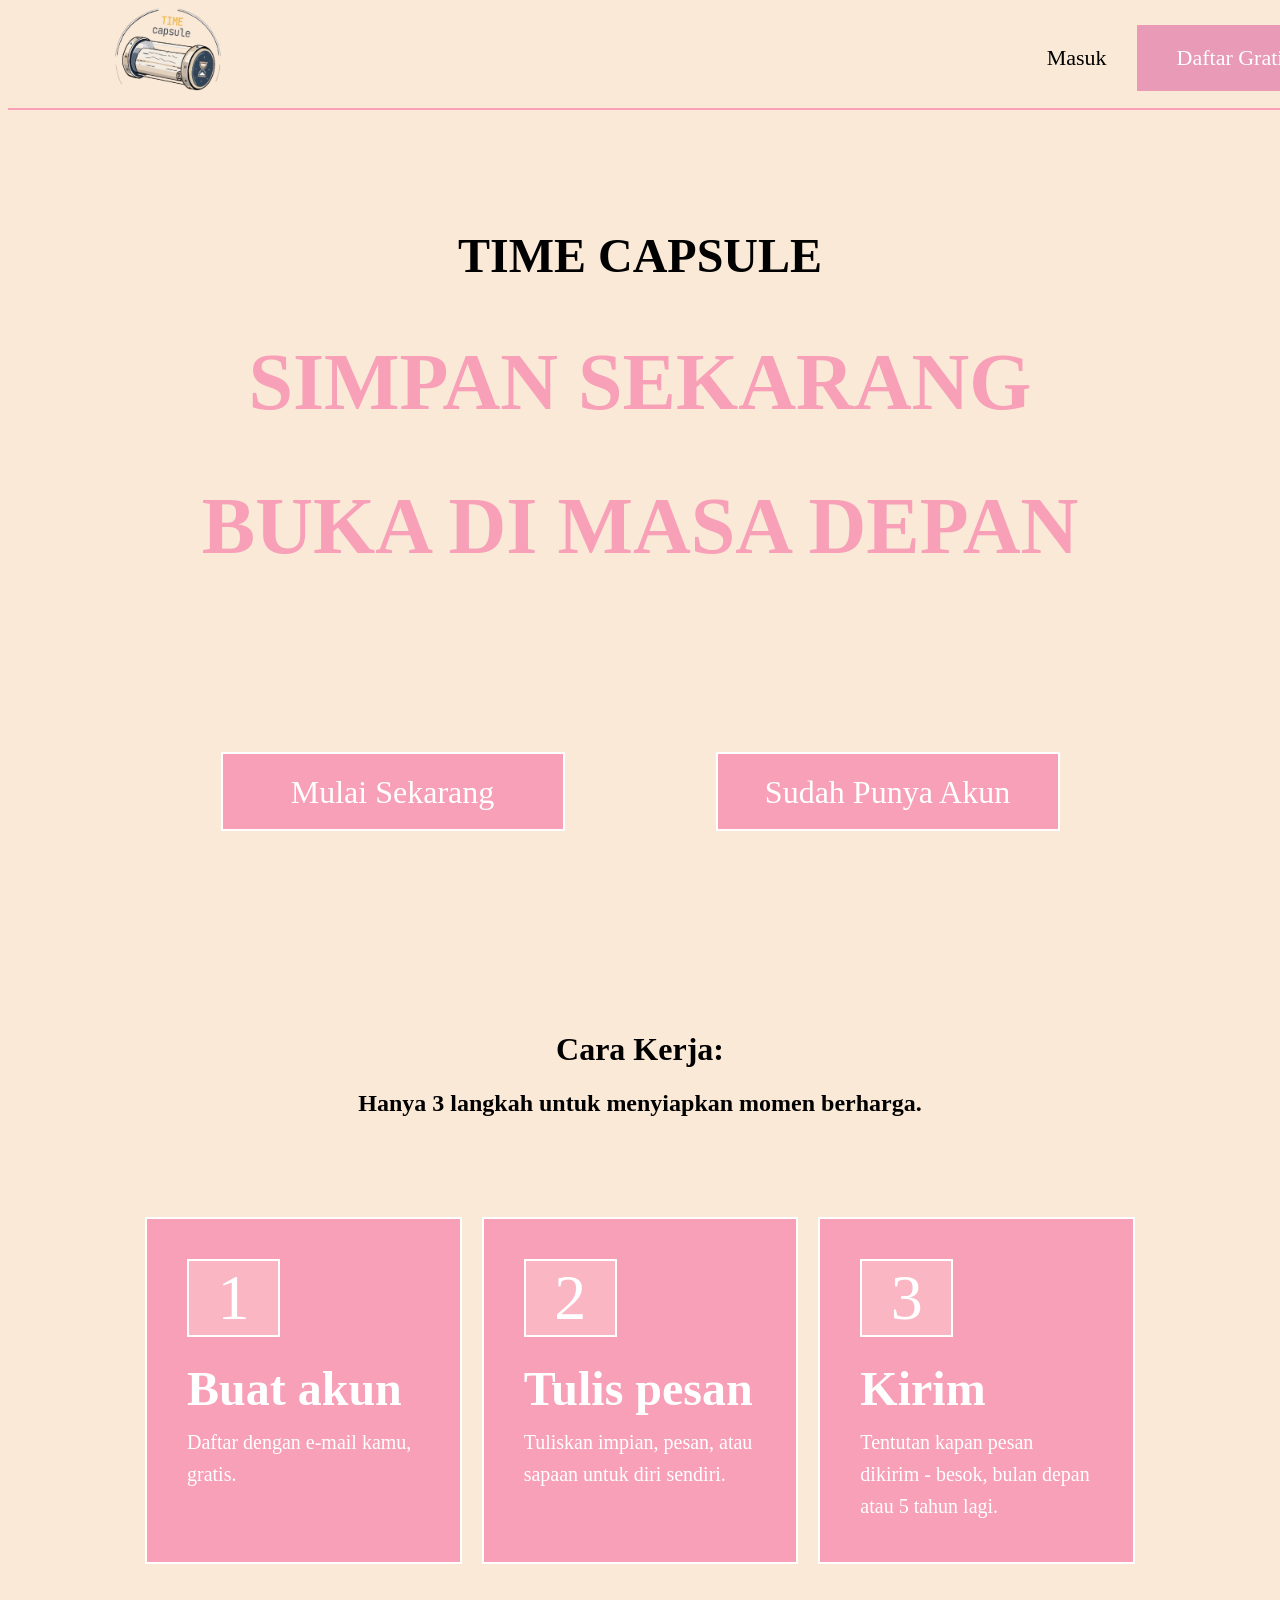
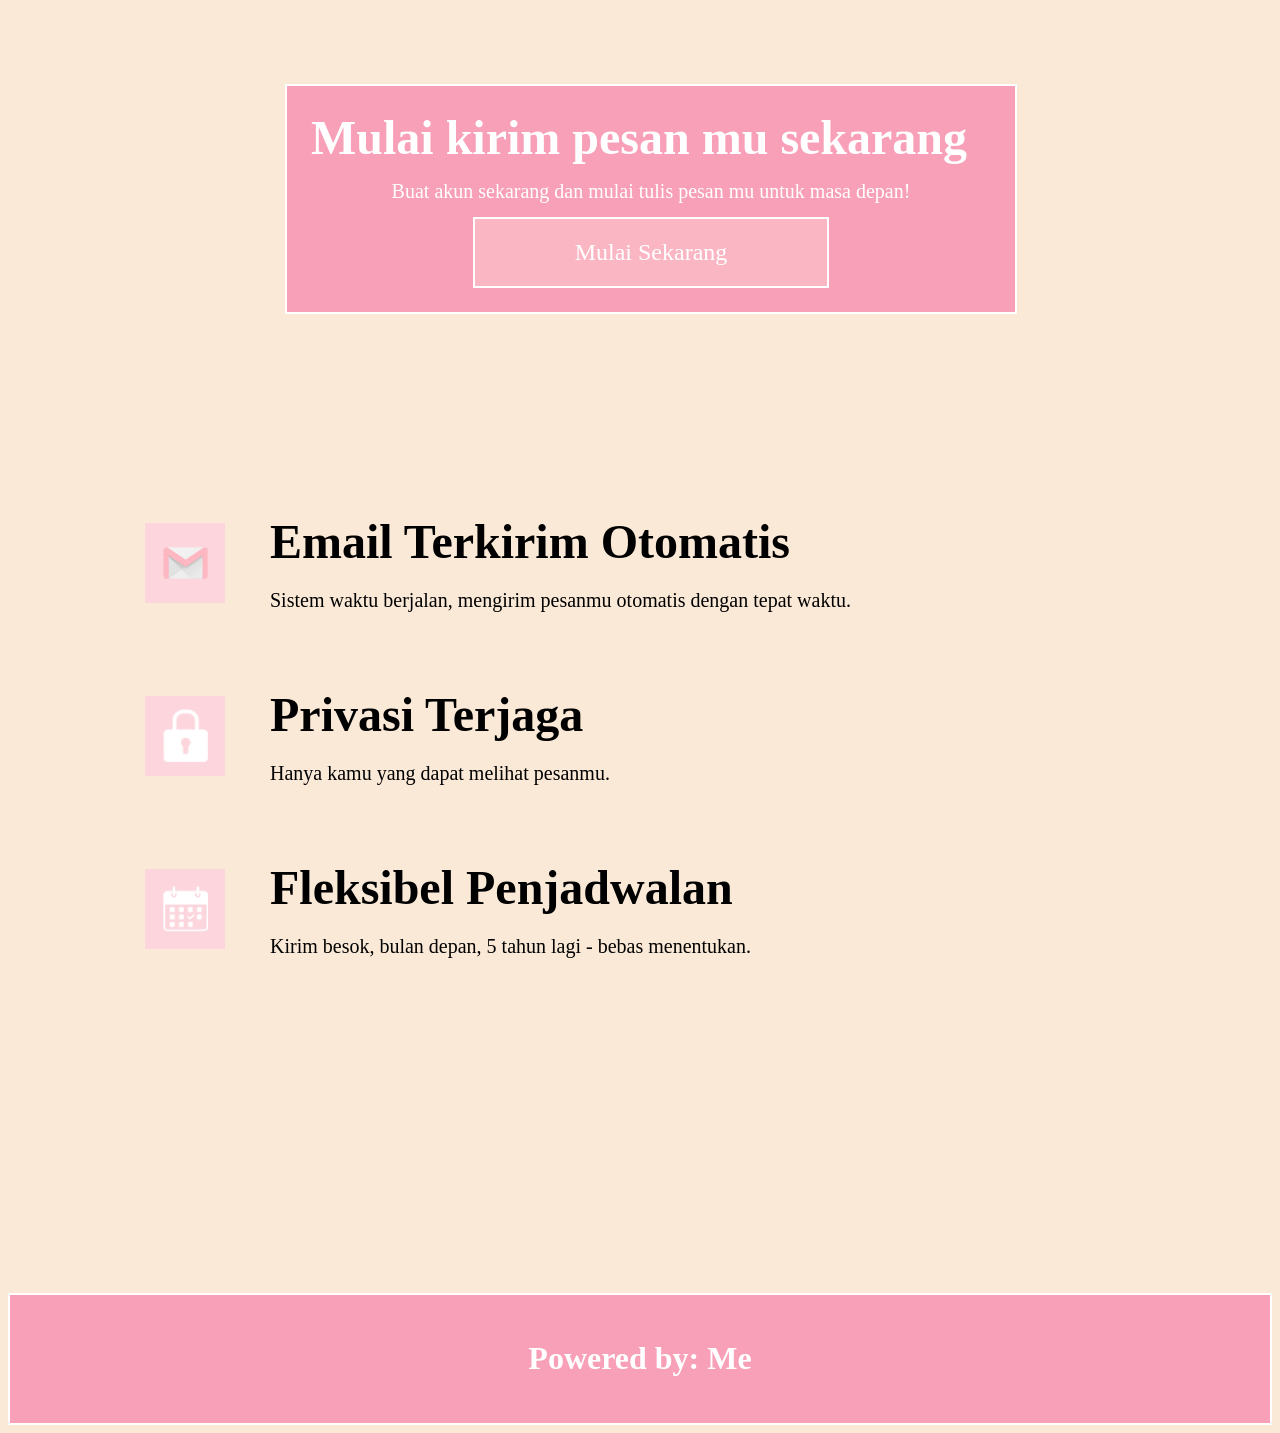
==== index.html @ 8343f308 "Add files via upload" ====
<!DOCTYPE html>
<html lang="en">
<head>
  <meta charset="UTF-8">
  <meta name="viewport" content="width=device-width, initial-scale=1.0">
  <title>TIME CAPSULE</title>
    <link rel="stylesheet" href="style.css">
</head>
<body>
 
<!--Navigasi-->

<nav class="navbar">
    <div class="logo">
        <img src="img/logo.png" alt="Logo">
    </div>

    <ul class="nav-menu">
        <li><a href="#">Masuk</a></li>
        <li><a href="#" class="btn-register">Daftar Gratis</a></li>
    </ul>
</nav>


<br>
  <h1 class="judul">TIME CAPSULE</h1>
  <h1 class="h1">SIMPAN SEKARANG</h1>
  <h1 class="h1">BUKA DI MASA DEPAN</h1>
<div class="wrapper">

 <!---button atas-->
    <div class="button-wrap">
      <div class="button">Mulai Sekarang</div>
      <div class="button">Sudah Punya Akun</div>
    </div>
  </div>
  
<div class="wrapper">
    <h1>Cara Kerja:</h1>
    <h2>Hanya 3 langkah untuk menyiapkan momen berharga.</h2>
    <div class="card-wrap">

          <!--card 1-->
          <div class="card">
                <div class="card-inner">
                  <span class="number">1</span>
                </div>

            <h2 class="title">Buat akun</h2>
            <p class="desc">
              Daftar dengan e-mail kamu, gratis.
            </p>
          </div>

          <!--card 2-->
          <div class="card">
            <div class="card-inner">
              <span class="number">2</span>
            </div>

            <h2 class="title">Tulis pesan</h2>
            <p class="desc">
              Tuliskan impian, pesan, atau sapaan untuk diri sendiri.
            </p>
          </div>

          <!--card 3-->
          <div class="card">
            <div class="card-inner">
              <span class="number">3</span>
            </div>

            <h2 class="title">Kirim</h2>
            <p class="desc">
              Tentutan kapan pesan dikirim - besok, bulan depan atau 5 tahun lagi.
            </p>
          </div>
    </div>

    <!--kupon card-->
      <div class="kupon">
        <h2 class="title">Mulai kirim pesan mu sekarang</h2>
        <p class="desc">
          Buat akun sekarang dan mulai tulis pesan mu untuk masa depan!
        </p>

        <div class="inner-kupon">Mulai Sekarang</div>
      </div>

      <!--penjelasan singkat-->
      <section class="feature">

    <div class="feature-item">
        <div class="feature-icon">
            <img src="img/email.png" alt="">
        </div>

        <div class="feature-text">
            <h2>Email Terkirim Otomatis</h2>
            <p>Sistem waktu berjalan, mengirim pesanmu otomatis dengan tepat waktu.</p>
        </div>
    </div>

    <div class="feature-item">
        <div class="feature-icon">
            <img src="img/privacy.png" alt="">
        </div>

        <div class="feature-text">
            <h2>Privasi Terjaga</h2>
            <p>Hanya kamu yang dapat melihat pesanmu.</p>
        </div>
    </div>

    <div class="feature-item">
        <div class="feature-icon">
            <img src="img/kalender.png" alt="">
        </div>

        <div class="feature-text">
            <h2>Fleksibel Penjadwalan</h2>
            <p>Kirim besok, bulan depan, 5 tahun lagi - bebas menentukan.</p>
        </div>
    </div>

</section>
</div>

<div class="footer">
  <h1 class="titre">Powered by: Me</h1>
</div>

</body>
</html>
---- style.css ----
body {
  background-color: #fae9d7;
}

.judul{
  text-align: center;
  margin-top: 100px;
  font-size: 3rem;
}

h1 {
  text-align: center;
}
.h1{
  color: #f7a0b8;
  font-size: 5rem;
  text-align: center;
}

h2 {
  text-align: center;
  margin: auto;
  margin: 20px;
}

.wrapper {
  width: 990px;
  margin: auto;
  margin-top: 200px;
}

/*navigasi*/

.navbar{
    width:100%;
    height:100px;
    background:#fae9d7;
    display:flex;
    justify-content:space-between;
    align-items:center;
    padding:0 60px;
    border-bottom: 2px solid #f7a0b8;
}

.logo img{
    width:200px;
    margin-top: 30px;
}

.nav-menu{
    display:flex;
    align-items:center;
    gap:30px;
    list-style:none;
}

.nav-menu a{
    text-decoration:none;
    font-size:22px;
    color:#000;
    font-family:"Noto Serif JP";
}

.btn-register{
    background:#E89AB7;
    color:#fff !important;
    padding:20px 40px;
    display:block;
    transition:.3s;
}

.btn-register:hover{
    background:#dd85a7;
}
/*button*/
.button {
  width:300px;
  height: 35px;
  background-color: #f7a0b8;
  border: 2px solid #fff;
  color: #fff;
  font-size: 2rem;
  cursor: pointer;
  transition: all 0.3s ease;
  text-decoration: none;
  align-content: center;
  padding: 20px;
  margin: auto;
  text-align: center;
}

.buton::after {
  content: "";
  position: absolute;
  right: 15px;
  width: 0;
  height: 0;
  border-top: 8px solid transparent;
  border-bottom: 8px solid transparent;
  border-left: 12px solid #ffffff ;
}

.button:hover{
  transform: translateY(-8px);
  box-shadow: 0 8px 20px #ffff;
  text-decoration: none;
}


.button-wrap {
  display: flex;
  justify-content: center;
  margin-top: -20px;
  z-index: 2;
  text-decoration: none;
}


/*card*/
.card-wrap {
  display: flex;
  justify-content: center;
  margin: auto;
  gap: 20px;
  margin-top: 100px;
  text-decoration: none;
}
.card {
  width: 309px;
  background: #f7a0b8;
  color: #fff;
  padding: 40px;
  border: 2px solid #fff;
}

.card-inner {
  width: 89px;
  background-color: #fbb6c4;
  border: 2px solid #fff;
  display: flex;
  align-items: center;
  justify-content: center;
  margin-bottom: 24px;
}

.number {
  font-size: 64px;
  color: #fff;
}

.title {
  font-size: 48px;
  margin: 0 0 10px 0;
  text-align: left;
}

.desc {
  font-size: 20px;
  line-height: 1.6;
  margin: 0;
}

/*card start*/
.kupon {
  background: #f7a0b8;
  color: #fff;
  border: 2px solid #fff;
  padding: 24px;
  position: relative;
  width: 680px;
  text-align: center;
  margin-left: 140px;
  margin-top: 120px;
}

.inner-kupon {
  width: 312px;
  background-color: #fbb6c4;
  border: 2px solid #fff;
  display: flex;
  align-items: center;
  justify-content: center;
  padding: 20px;
  margin: auto;
  font-size: 1.5rem;
  margin-top: 10px;
}

.inner-kupon::after {
  position: absolute;
  right: 15px;
  width: 0;
  height: 0;
  border-top: 8px solid transparent;
  border-bottom: 8px solid transparent;
  border-left: 12px solid #ffffff ;
}

.inner-kupon:hover{
  transform: translateY(-8px);
  box-shadow: 0 8px 20px #ffff;
  text-decoration: none;
}


/*penjelasan*/
.feature{
    width:990px;
    margin:auto;
    margin-top: 100px;
    padding:80px 0;
}

.feature-item{
    display:flex;
    align-items:center;
    gap:25px;
    margin-bottom:35px;
}

.feature-icon{
    width:80px;
    height:80px;
    background:#fcd5dd;
    display:flex;
    justify-content:center;
    align-items:center;
}

.feature-icon img{
    width:45px;
}

.feature-text h2{
    font-size:48px;
    color:#000000;
    text-align: left;
}

.feature-text p{
    font-size:20px;
    color:#000000;
    text-align: left;
    margin-left: 20px;
}



/*footer*/

.footer {
  background: #f7a0b8;
  color: #fff;
  border: 2px solid #fff;
  padding: 24px;
  position: relative;
  text-align: center;
  margin-top: 200px;

}
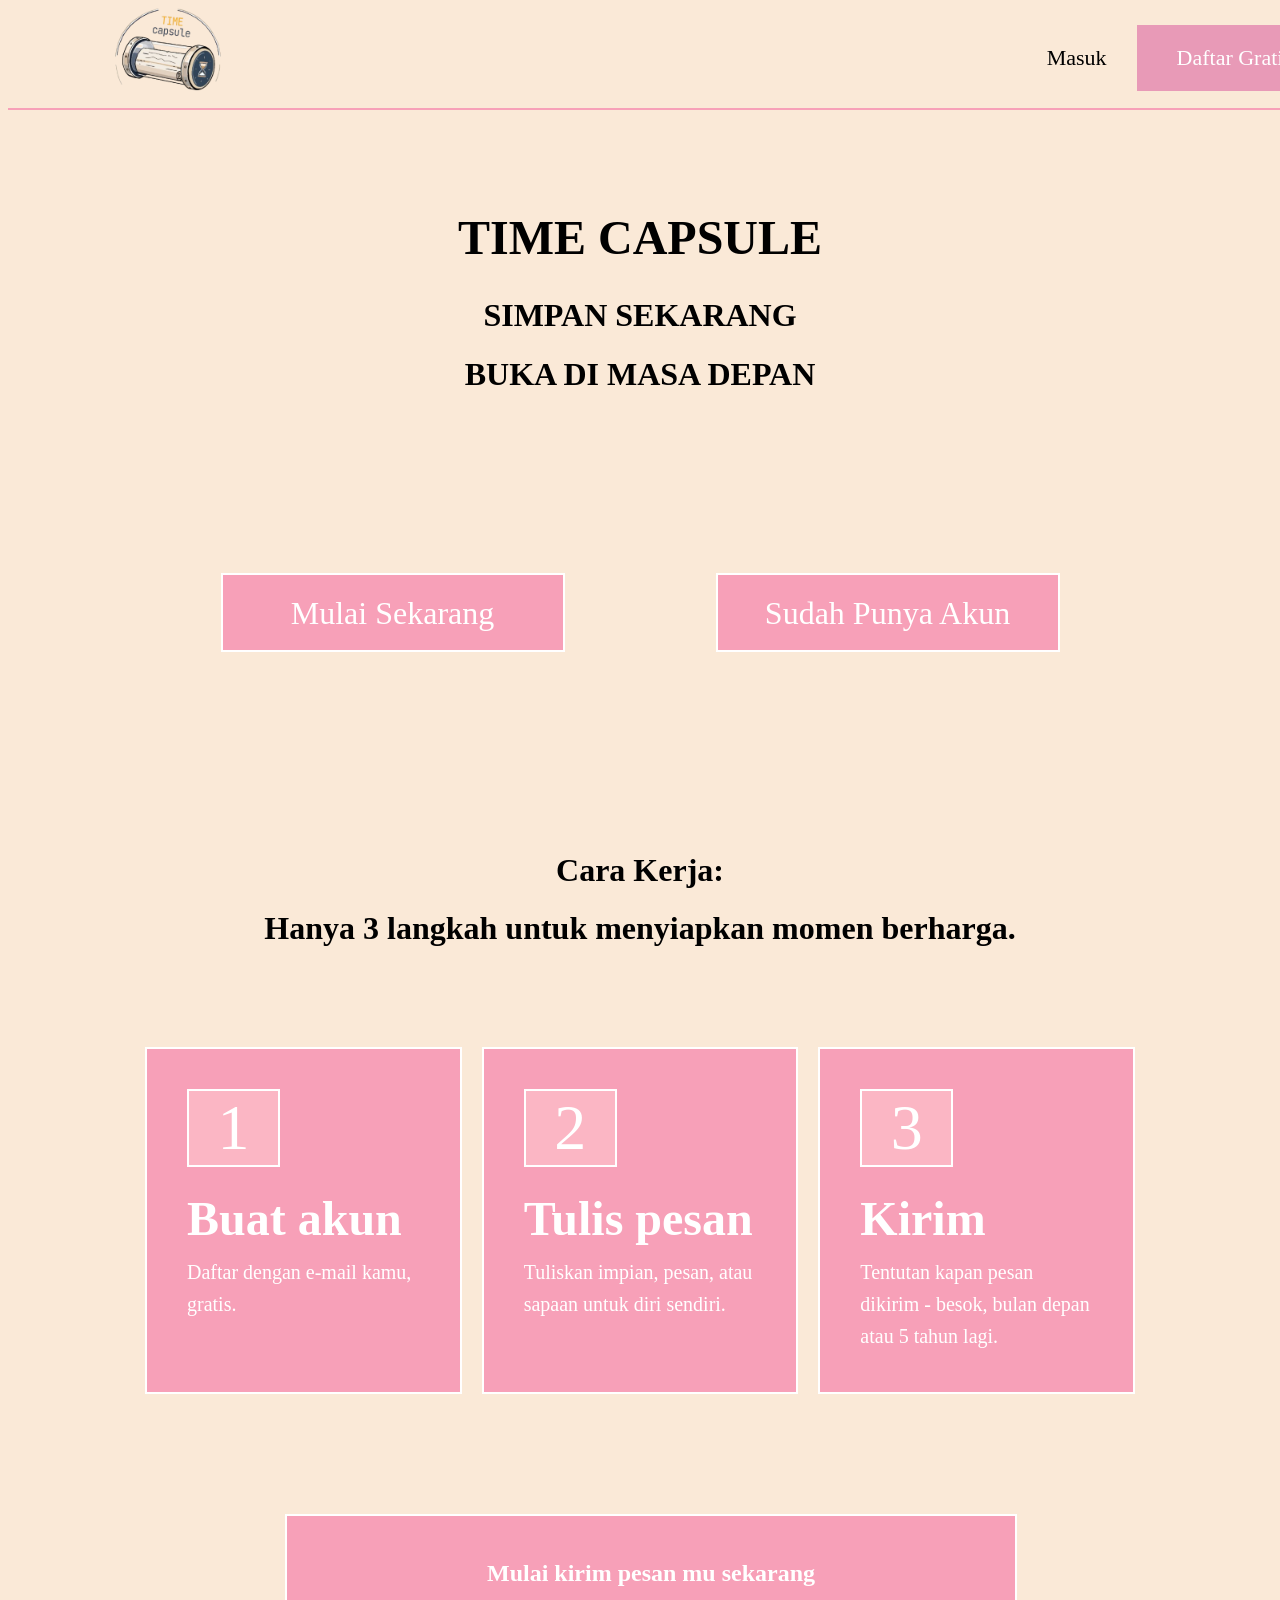
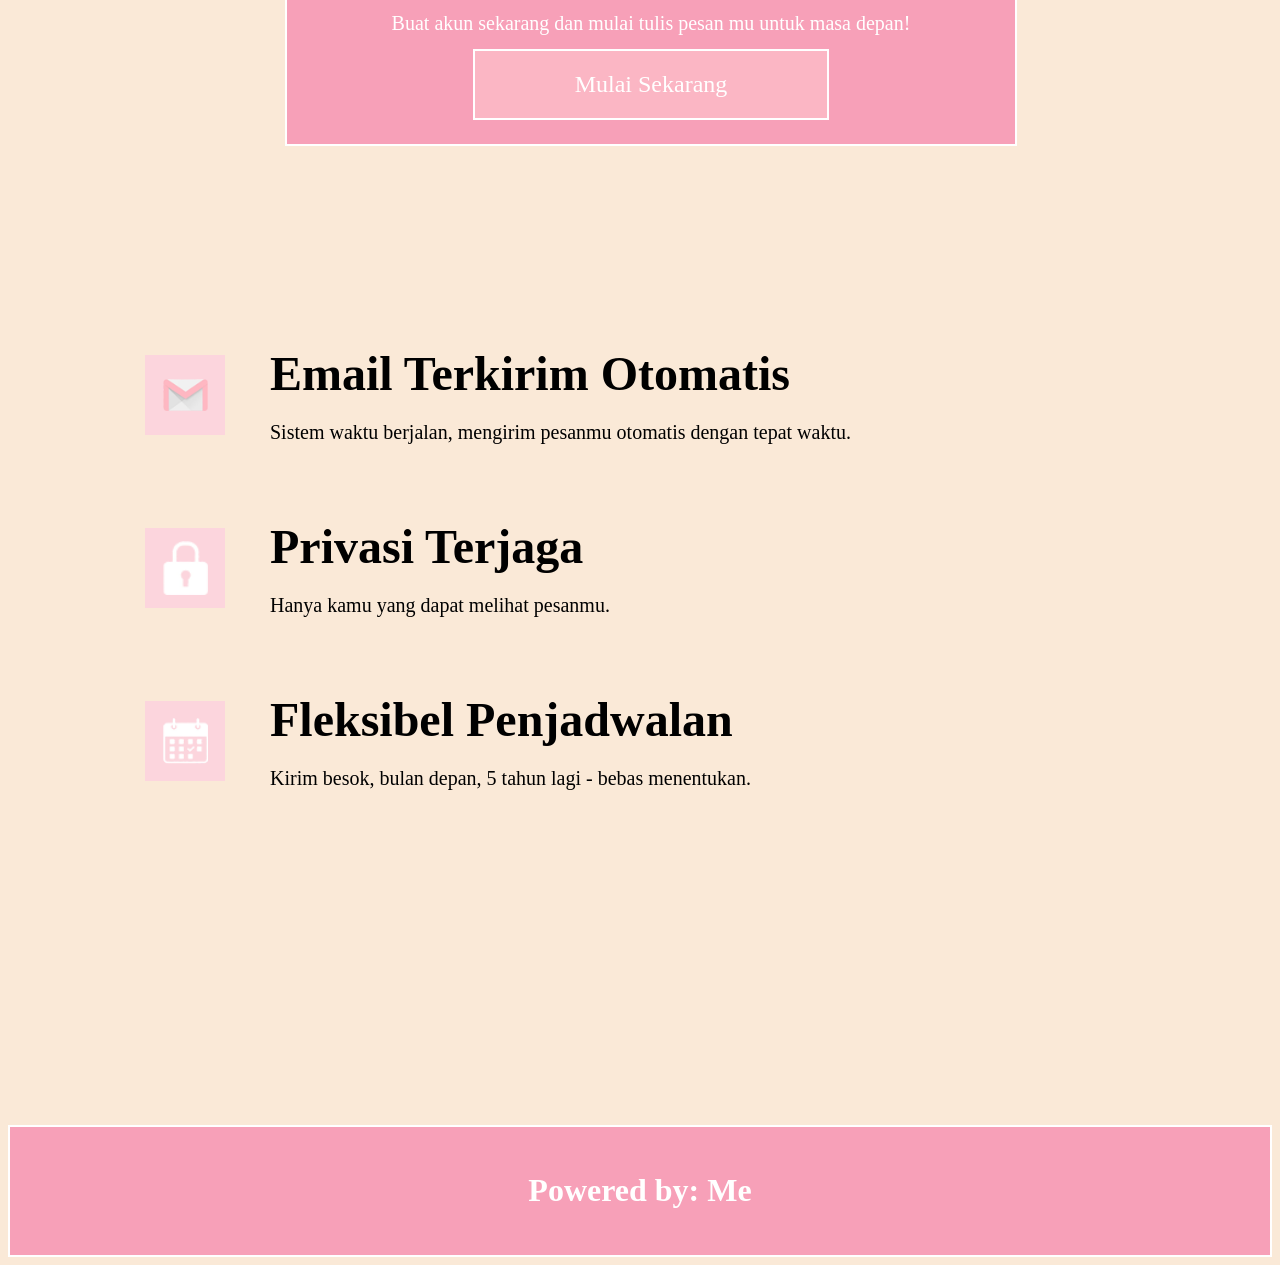
==== commit 9d9f25a1: "Update index.html" ====
--- a/index.html
+++ b/index.html
@@ -22,10 +22,9 @@
 </nav>
 
 
-<br>
   <h1 class="judul">TIME CAPSULE</h1>
-  <h1 class="h1">SIMPAN SEKARANG</h1>
-  <h1 class="h1">BUKA DI MASA DEPAN</h1>
+  <h1 class="text">SIMPAN SEKARANG</h1>
+  <h1 class="text">BUKA DI MASA DEPAN</h1>
 <div class="wrapper">
 
  <!---button atas-->
@@ -37,7 +36,7 @@
   
 <div class="wrapper">
     <h1>Cara Kerja:</h1>
-    <h2>Hanya 3 langkah untuk menyiapkan momen berharga.</h2>
+    <h1>Hanya 3 langkah untuk menyiapkan momen berharga.</h1>
     <div class="card-wrap">
 
           <!--card 1-->
@@ -79,7 +78,7 @@
 
     <!--kupon card-->
       <div class="kupon">
-        <h2 class="title">Mulai kirim pesan mu sekarang</h2>
+        <h2 class="title2">Mulai kirim pesan mu sekarang</h2>
         <p class="desc">
           Buat akun sekarang dan mulai tulis pesan mu untuk masa depan!
         </p>
@@ -127,8 +126,8 @@
 </div>
 
 <div class="footer">
-  <h1 class="titre">Powered by: Me</h1>
+  <h1 class="title2">Powered by: Me</h1>
 </div>
 
 </body>
-</html>+</html>
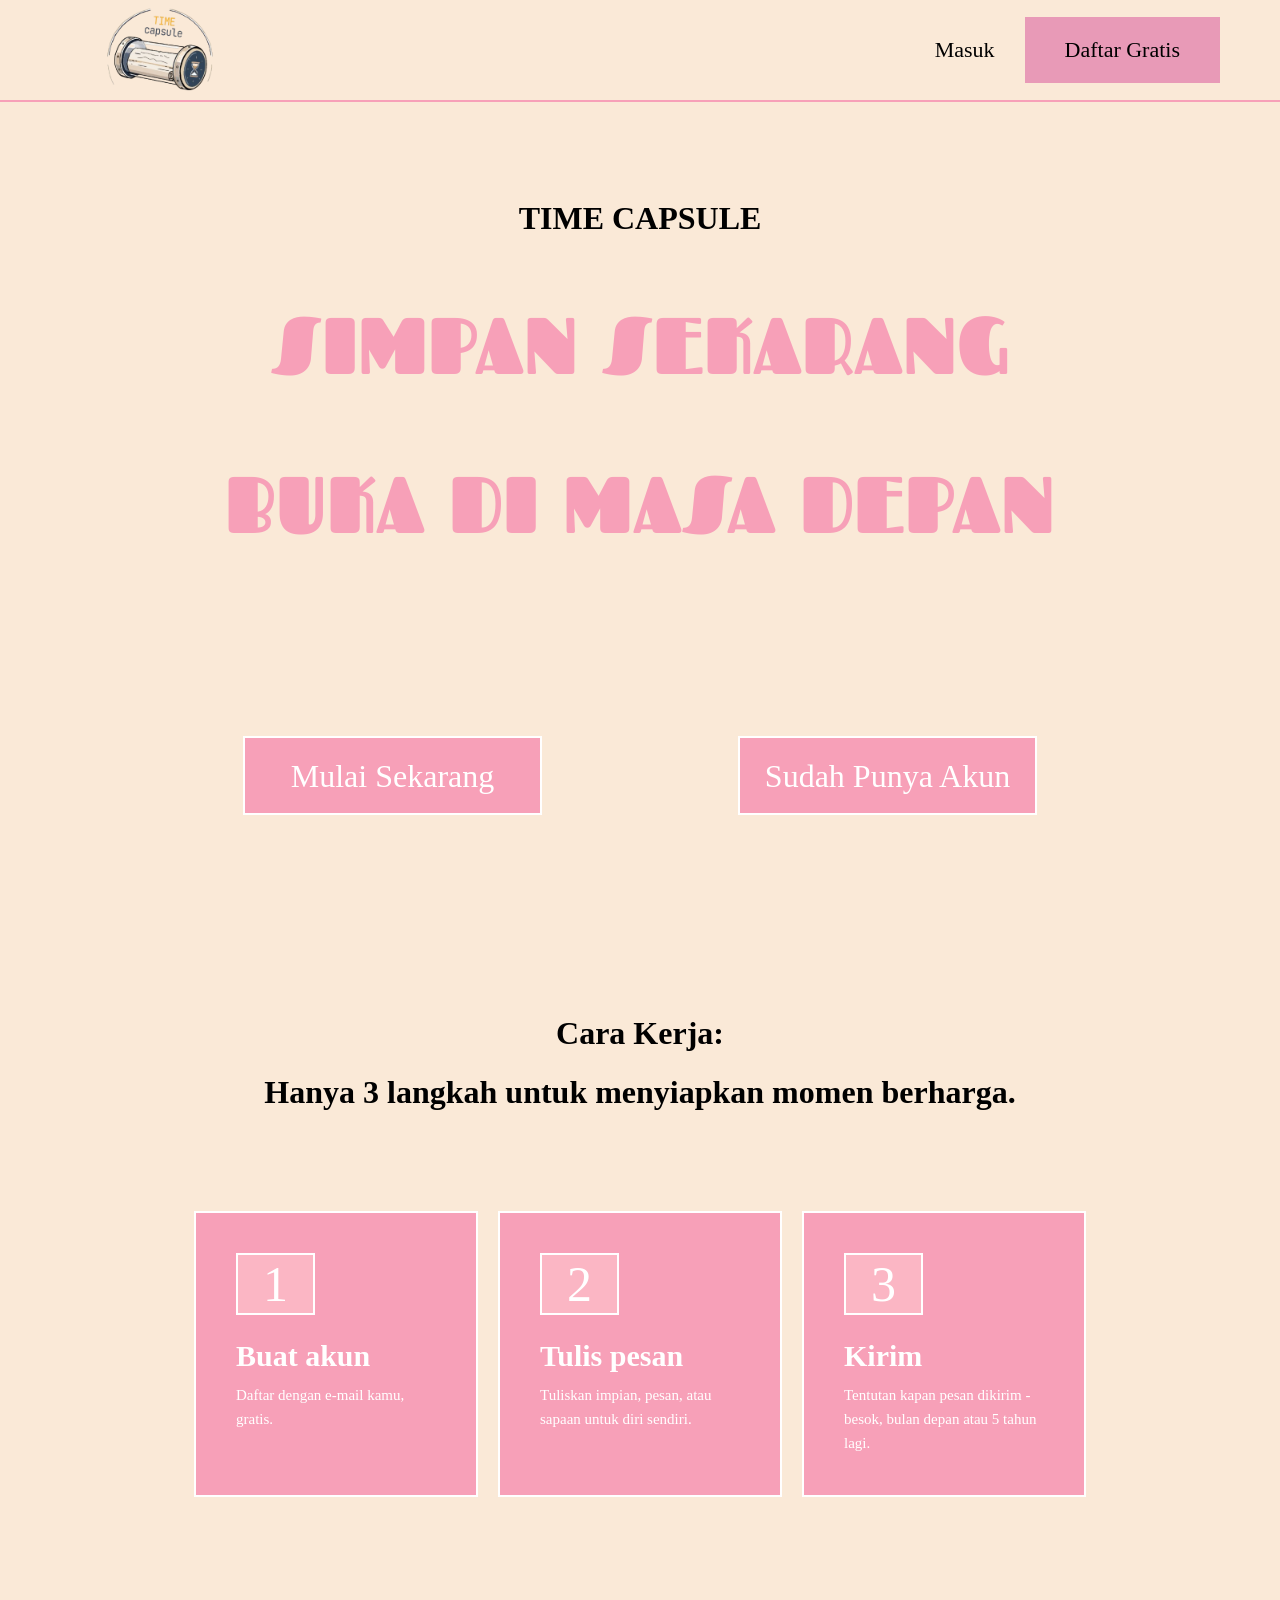
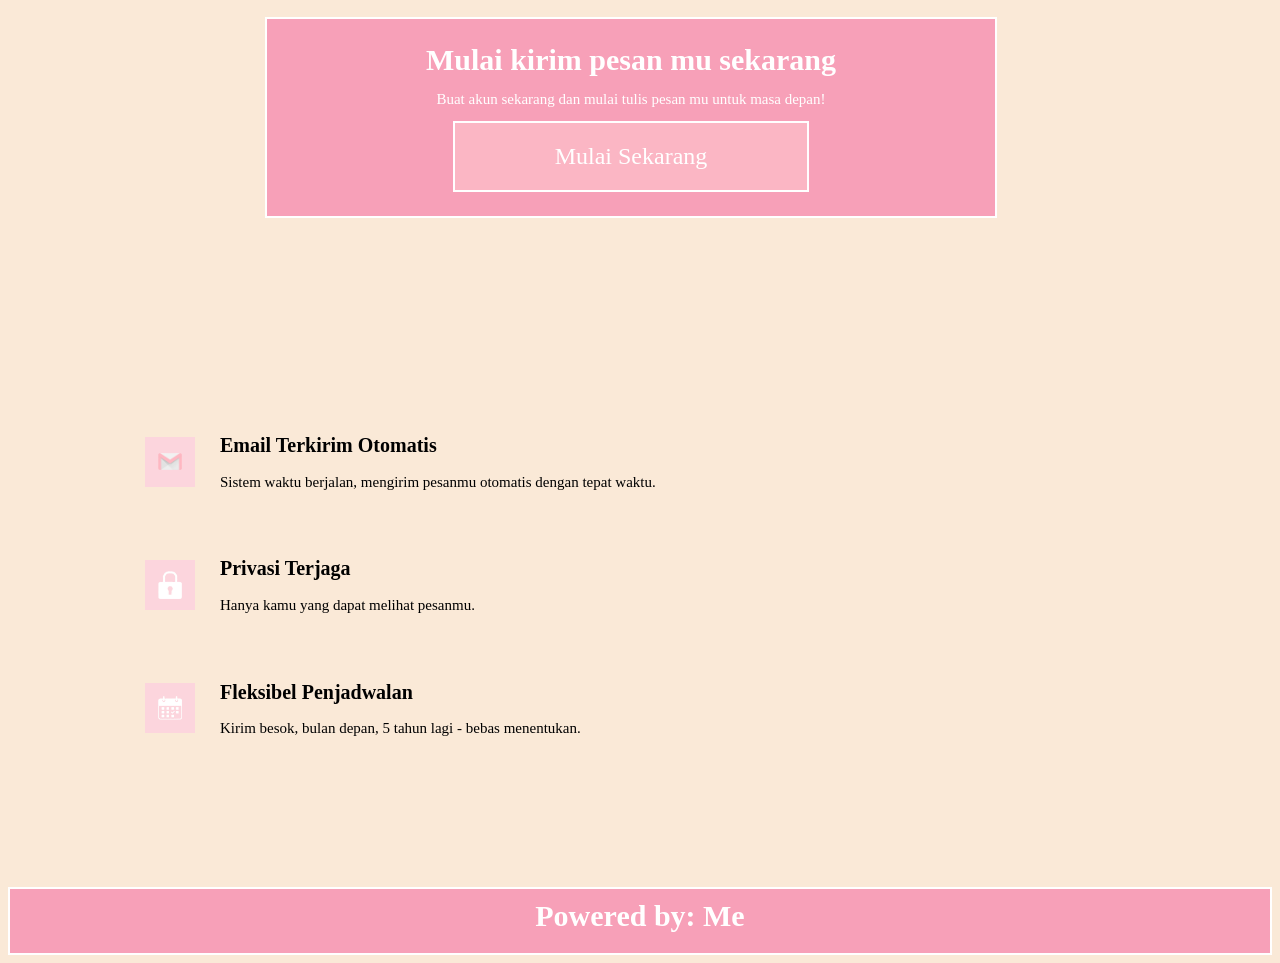
==== commit 0f8d746d: "Add files via upload" ====
--- a/index.html
+++ b/index.html
@@ -16,8 +16,8 @@
     </div>
 
     <ul class="nav-menu">
-        <li><a href="#">Masuk</a></li>
-        <li><a href="#" class="btn-register">Daftar Gratis</a></li>
+        <li><a href="indexmasuk.html">Masuk</a></li>
+        <li><a href="indexlogin.html" class="btn-register">Daftar Gratis</a></li>
     </ul>
 </nav>
 
@@ -28,11 +28,16 @@
 <div class="wrapper">
 
  <!---button atas-->
-    <div class="button-wrap">
-      <div class="button">Mulai Sekarang</div>
-      <div class="button">Sudah Punya Akun</div>
-    </div>
-  </div>
+        <div class="button-wrap">
+              <div class="button">
+                <a href="indexlogin.html">Mulai Sekarang</a>
+              </div>
+
+              <div class="button">
+                <a href="indexmasuk.html">Sudah Punya Akun</a>
+              </div>
+        </div>
+</div>
   
 <div class="wrapper">
     <h1>Cara Kerja:</h1>
@@ -83,7 +88,9 @@
           Buat akun sekarang dan mulai tulis pesan mu untuk masa depan!
         </p>
 
-        <div class="inner-kupon">Mulai Sekarang</div>
+            <div class="inner-kupon">
+              <a  href="indexlogin.html">Mulai Sekarang</a>
+            </div>
       </div>
 
       <!--penjelasan singkat-->
@@ -130,4 +137,4 @@
 </div>
 
 </body>
-</html>
+</html>
--- a/style.css
+++ b/style.css
@@ -1,27 +1,28 @@
+@import url('https://fonts.googleapis.com/css2?family=Fascinate&display=swap');
+
+.text {
+  font-family: "Fascinate", system-ui;
+  font-style: normal;
+  font-size: 5rem;
+  color: #f7a0b8;
+}
+
+
+
 body {
   background-color: #fae9d7;
 }
 
 .judul{
   text-align: center;
-  margin-top: 100px;
-  font-size: 3rem;
+  margin-top: 200px;
+  font-size: 2rem;
 }
 
 h1 {
   text-align: center;
 }
-.h1{
-  color: #f7a0b8;
-  font-size: 5rem;
-  text-align: center;
-}
-
-h2 {
-  text-align: center;
-  margin: auto;
-  margin: 20px;
-}
+
 
 .wrapper {
   width: 990px;
@@ -32,19 +33,26 @@
 /*navigasi*/
 
 .navbar{
-    width:100%;
-    height:100px;
+    width: 100%;
+    height: 100px;
+    top: 0;
+    left: 0px;
     background:#fae9d7;
     display:flex;
     justify-content:space-between;
     align-items:center;
     padding:0 60px;
+    backdrop-filter: blur(10px);
+    opacity: 50px;
     border-bottom: 2px solid #f7a0b8;
-}
+    position: fixed;
+}
+
 
 .logo img{
     width:200px;
-    margin-top: 30px;
+    margin-top: 46px;
+    left: -200px;
 }
 
 .nav-menu{
@@ -52,29 +60,33 @@
     align-items:center;
     gap:30px;
     list-style:none;
+    margin: 120px;
+    border: #fff;
 }
 
 .nav-menu a{
     text-decoration:none;
     font-size:22px;
     color:#000;
-    font-family:"Noto Serif JP";
 }
 
 .btn-register{
     background:#E89AB7;
-    color:#fff !important;
+    color:#fff;
     padding:20px 40px;
     display:block;
     transition:.3s;
+    left: -400px;
 }
 
 .btn-register:hover{
     background:#dd85a7;
 }
+
+
 /*button*/
 .button {
-  width:300px;
+  width:255px;
   height: 35px;
   background-color: #f7a0b8;
   border: 2px solid #fff;
@@ -87,6 +99,11 @@
   padding: 20px;
   margin: auto;
   text-align: center;
+}
+
+.button a{
+    color:#fff;
+    text-decoration:none; 
 }
 
 .buton::after {
@@ -126,7 +143,7 @@
   text-decoration: none;
 }
 .card {
-  width: 309px;
+  width: 200px;
   background: #f7a0b8;
   color: #fff;
   padding: 40px;
@@ -134,7 +151,7 @@
 }
 
 .card-inner {
-  width: 89px;
+  width: 75px;
   background-color: #fbb6c4;
   border: 2px solid #fff;
   display: flex;
@@ -144,18 +161,18 @@
 }
 
 .number {
-  font-size: 64px;
+  font-size: 50px;
   color: #fff;
 }
 
 .title {
-  font-size: 48px;
+  font-size: 30px;
   margin: 0 0 10px 0;
   text-align: left;
 }
 
 .desc {
-  font-size: 20px;
+  font-size: 15px;
   line-height: 1.6;
   margin: 0;
 }
@@ -166,11 +183,9 @@
   color: #fff;
   border: 2px solid #fff;
   padding: 24px;
-  position: relative;
   width: 680px;
   text-align: center;
-  margin-left: 140px;
-  margin-top: 120px;
+  margin: 120px;
 }
 
 .inner-kupon {
@@ -184,6 +199,18 @@
   margin: auto;
   font-size: 1.5rem;
   margin-top: 10px;
+}
+
+.inner-kupon a{
+  text-decoration: none;
+  color: #fff;
+}
+
+.title2 {
+  font-size: 30px;
+  margin: 0 0 10px 0;
+  text-align: center;
+  text-decoration: none;
 }
 
 .inner-kupon::after {
@@ -219,8 +246,8 @@
 }
 
 .feature-icon{
-    width:80px;
-    height:80px;
+    width:50px;
+    height:50px;
     background:#fcd5dd;
     display:flex;
     justify-content:center;
@@ -228,20 +255,19 @@
 }
 
 .feature-icon img{
-    width:45px;
+    width:24px;
 }
 
 .feature-text h2{
-    font-size:48px;
-    color:#000000;
-    text-align: left;
-}
-
-.feature-text p{
     font-size:20px;
     color:#000000;
     text-align: left;
-    margin-left: 20px;
+}
+
+.feature-text p{
+    font-size:15px;
+    color:#000000;
+    text-align: left;
 }
 
 
@@ -249,12 +275,13 @@
 /*footer*/
 
 .footer {
-  background: #f7a0b8;
-  color: #fff;
-  border: 2px solid #fff;
-  padding: 24px;
-  position: relative;
-  text-align: center;
-  margin-top: 200px;
-
-}
+  background-color: #f7a0b8;
+  text-align: center;
+  padding: 10px;
+  margin-top: 20px;
+  display: flex;
+  flex-direction: column;
+  color: #fff;
+  border: 2px solid #fff;
+
+}
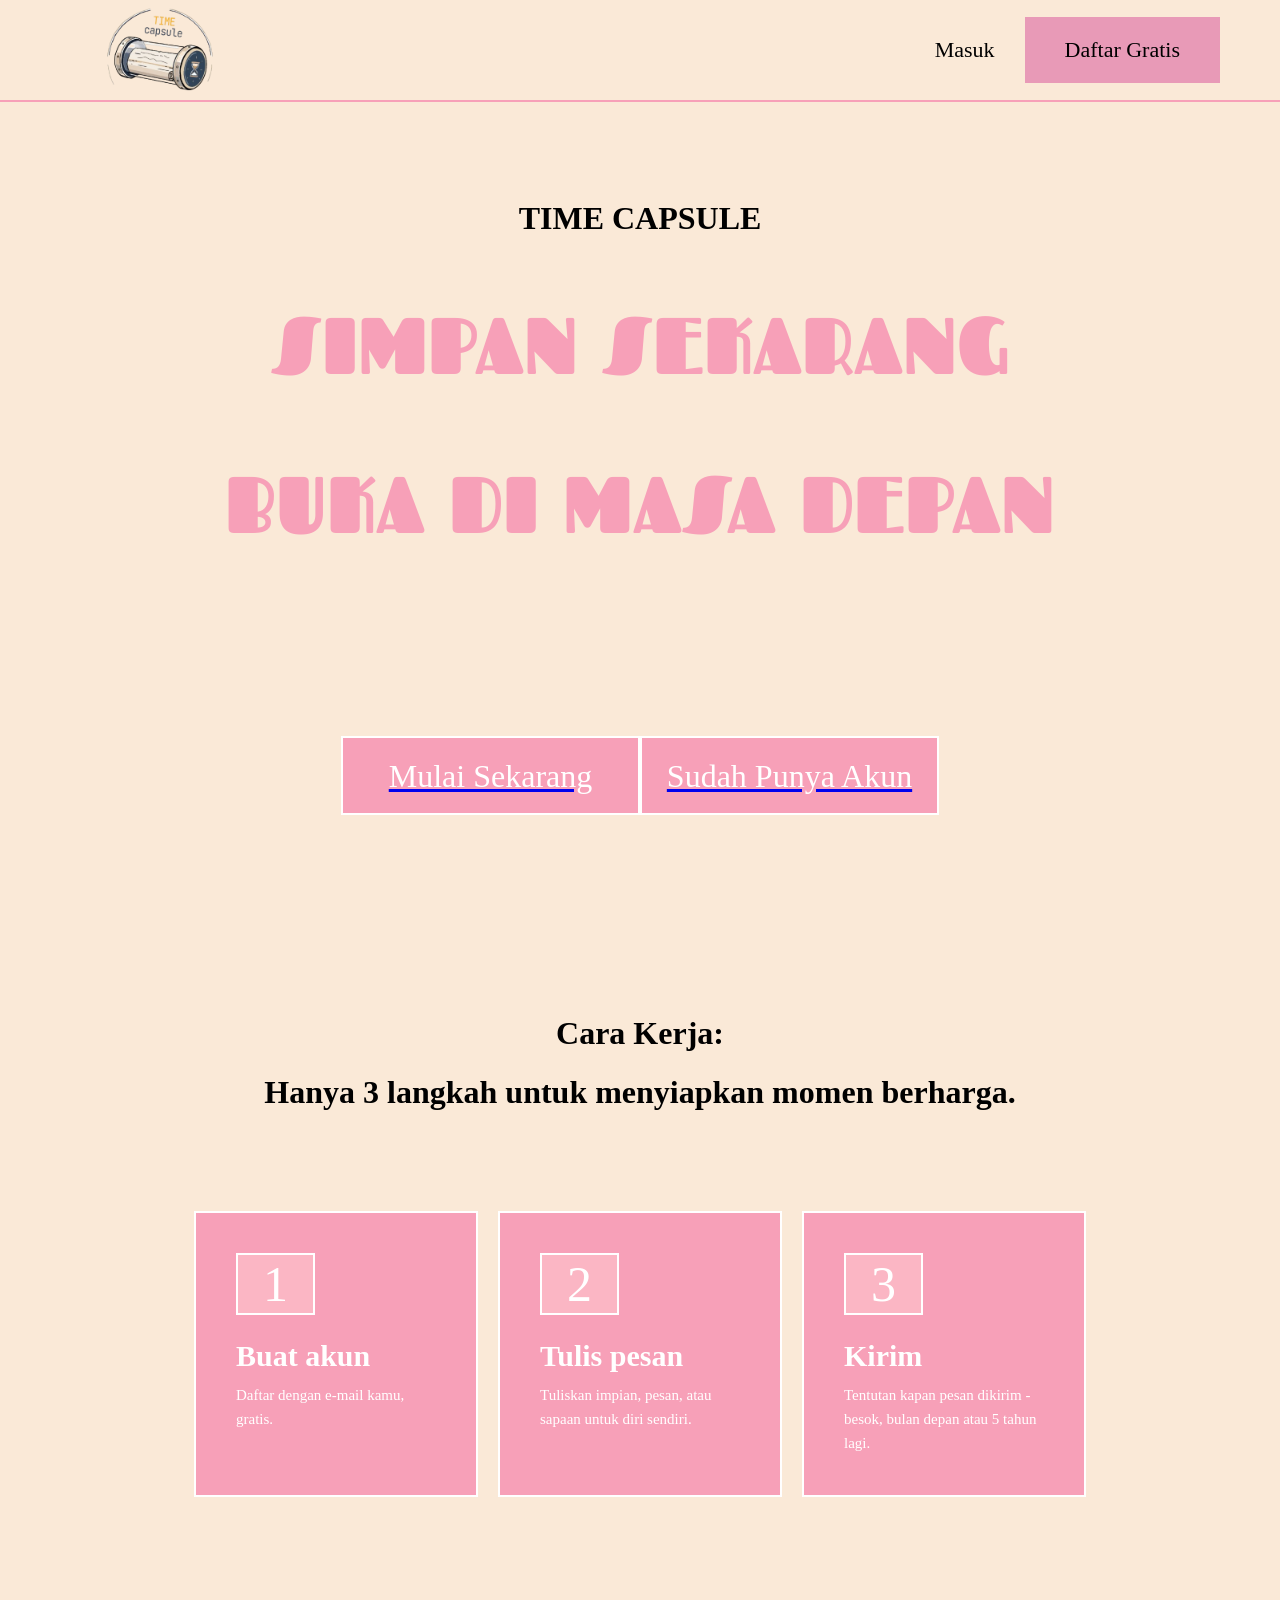
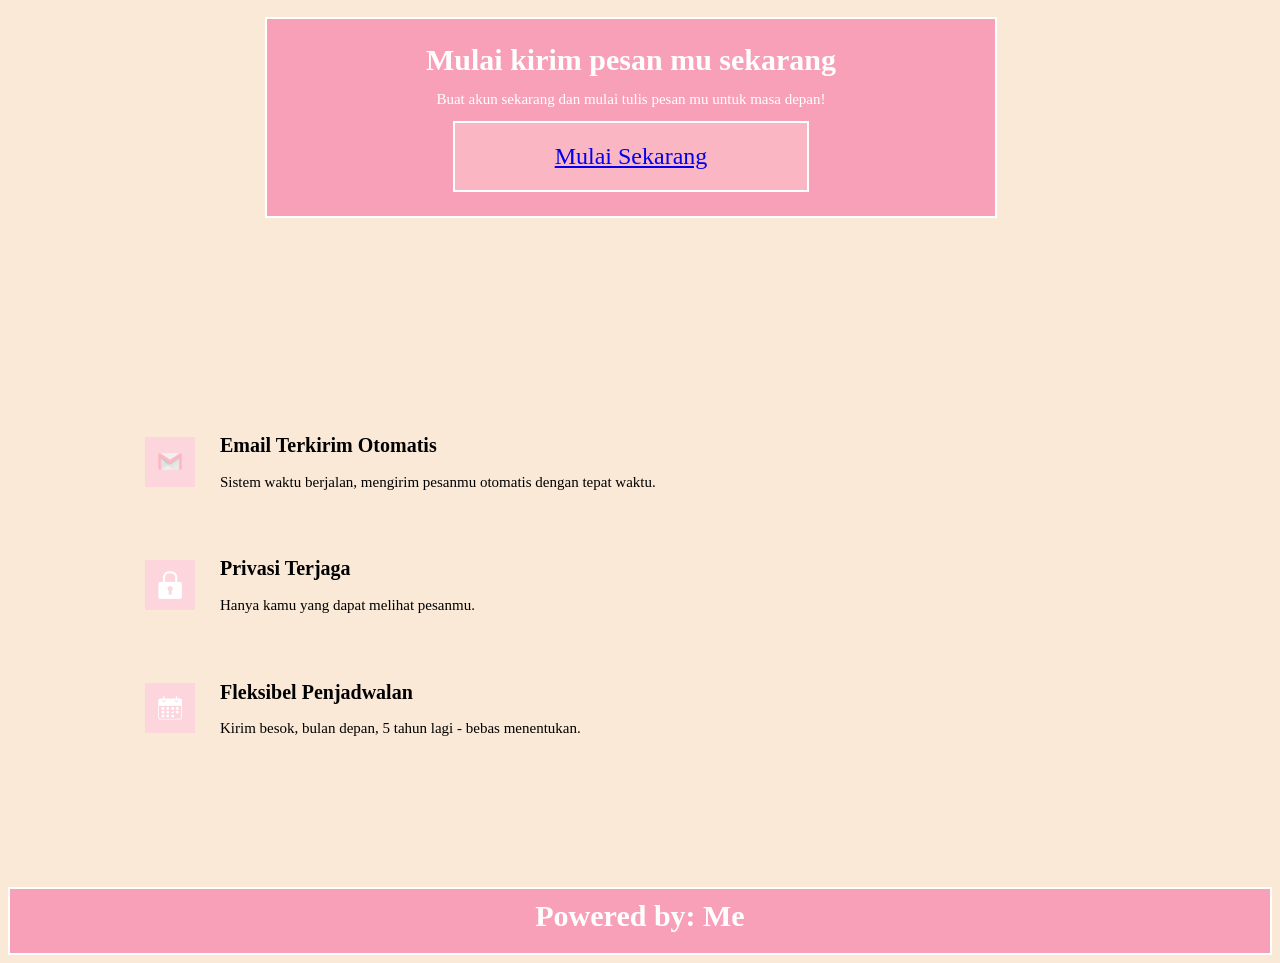
==== commit 482e3660: "Update index.html" ====
--- a/index.html
+++ b/index.html
@@ -29,13 +29,13 @@
 
  <!---button atas-->
         <div class="button-wrap">
-              <div class="button">
-                <a href="indexlogin.html">Mulai Sekarang</a>
-              </div>
+              <a href="indexlogin.html">
+                <div class="button">Mulai Sekarang</div>
+              </a>
 
-              <div class="button">
-                <a href="indexmasuk.html">Sudah Punya Akun</a>
-              </div>
+                <a href="indexmasuk.html">
+                  <div class="button">Sudah Punya Akun</div>
+                </a>
         </div>
 </div>
   
@@ -88,9 +88,9 @@
           Buat akun sekarang dan mulai tulis pesan mu untuk masa depan!
         </p>
 
-            <div class="inner-kupon">
-              <a  href="indexlogin.html">Mulai Sekarang</a>
-            </div>
+        <a  href="indexlogin.html">
+          <div class="inner-kupon">Mulai Sekarang</div>
+        </a>
       </div>
 
       <!--penjelasan singkat-->
@@ -137,4 +137,4 @@
 </div>
 
 </body>
-</html>+</html>
